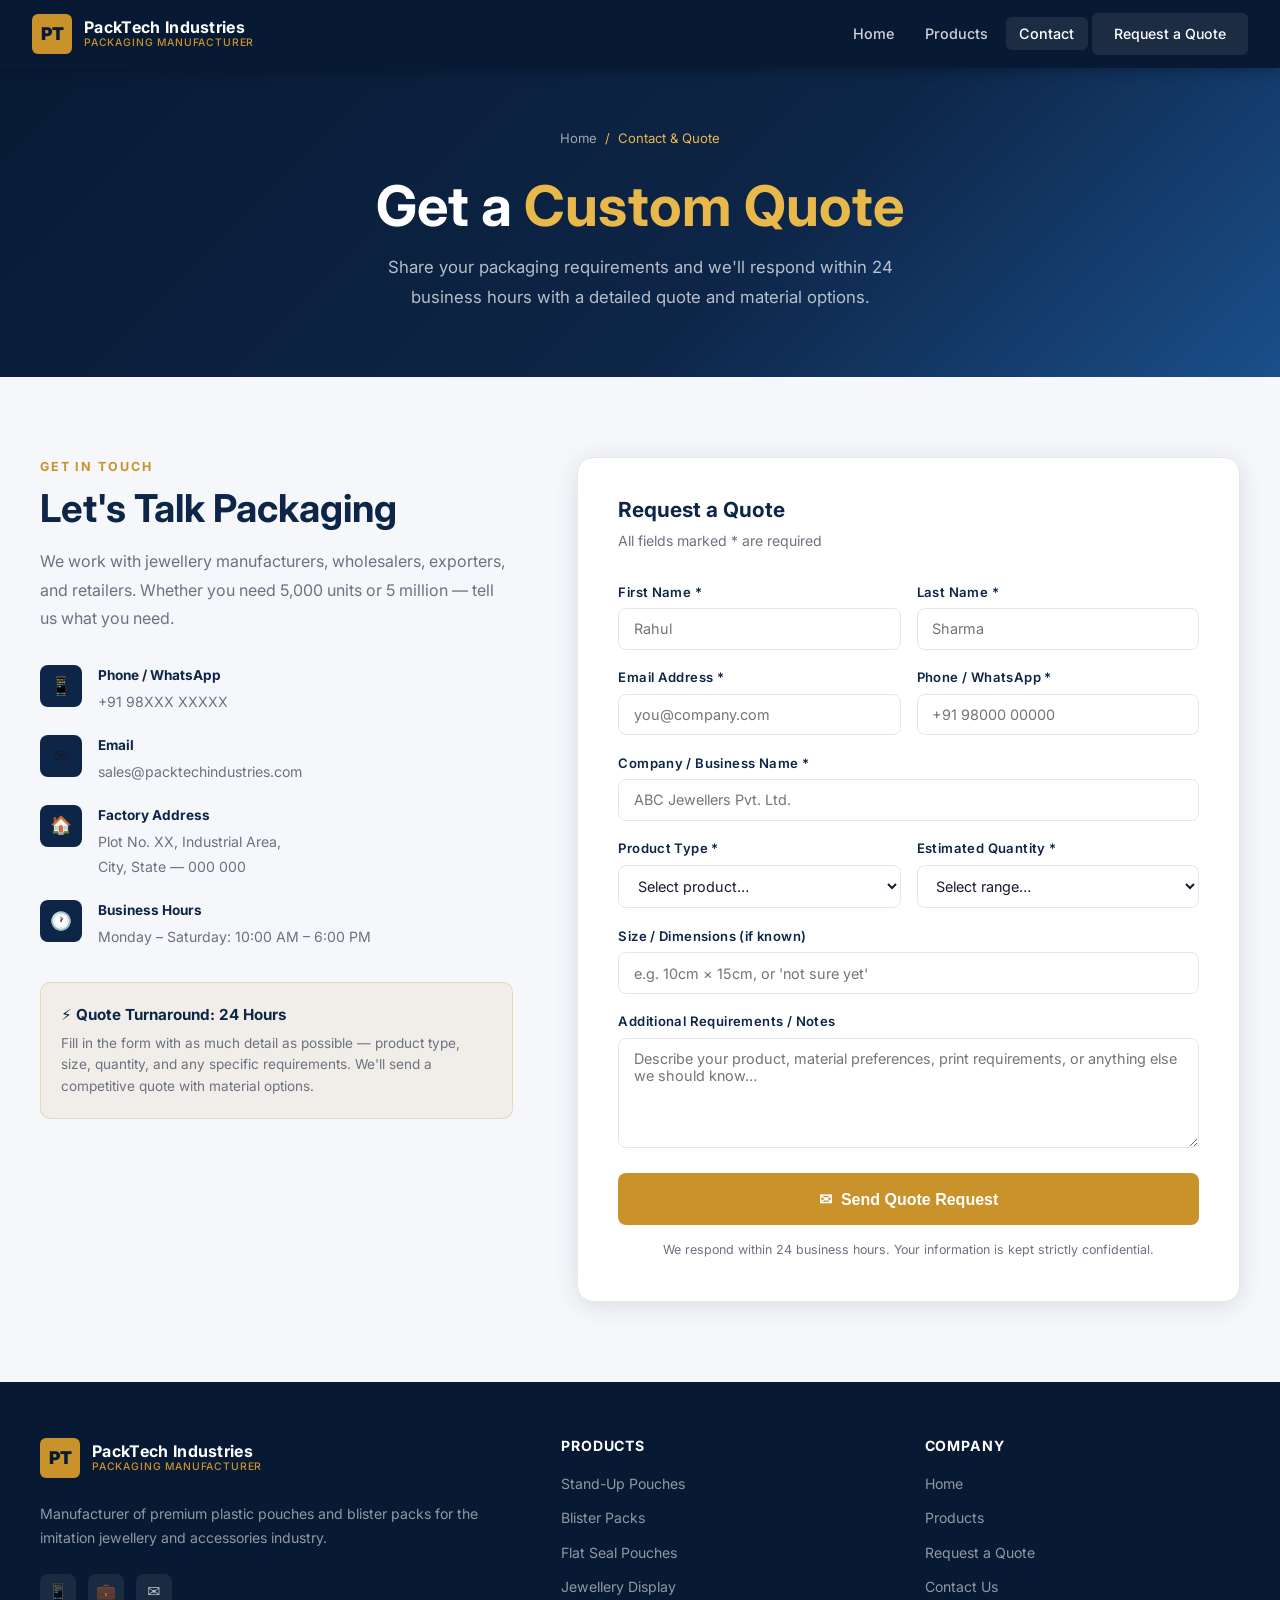
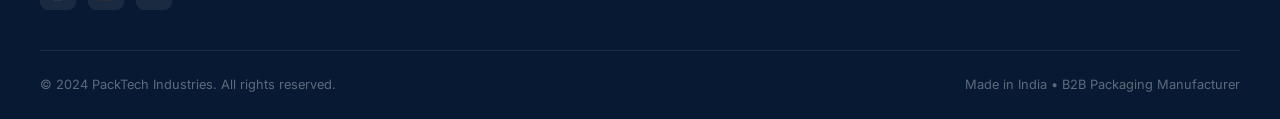
==== contact.html @ 333f51e6 "Initial website — PackTech Industries (superplastics.biz)" ====
<!DOCTYPE html>
<html lang="en">
<head>
  <meta charset="UTF-8" />
  <meta name="viewport" content="width=device-width, initial-scale=1.0" />
  <title>Contact &amp; Quote Request — PackTech Industries</title>
  <meta name="description" content="Request a packaging quote or contact PackTech Industries for B2B enquiries." />
  <link rel="preconnect" href="https://fonts.googleapis.com" />
  <link rel="preconnect" href="https://fonts.gstatic.com" crossorigin />
  <link href="https://fonts.googleapis.com/css2?family=Inter:wght@400;500;600;700;800&display=swap" rel="stylesheet" />
  <link rel="stylesheet" href="assets/css/style.css" />
</head>
<body>

  <!-- ======= NAVBAR ======= -->
  <nav class="navbar">
    <a href="index.html" class="navbar-brand">
      <div class="navbar-logo-icon">PT</div>
      <div class="navbar-brand-text">
        <span class="navbar-brand-name">PackTech Industries</span>
        <span class="navbar-brand-tagline">Packaging Manufacturer</span>
      </div>
    </a>
    <ul class="nav-links">
      <li><a href="index.html">Home</a></li>
      <li><a href="products.html">Products</a></li>
      <li><a href="contact.html">Contact</a></li>
      <li><a href="contact.html" class="btn btn-primary">Request a Quote</a></li>
    </ul>
    <div class="hamburger" aria-label="Menu">
      <span></span><span></span><span></span>
    </div>
  </nav>

  <!-- ======= PAGE HERO ======= -->
  <section class="page-hero">
    <nav class="breadcrumb">
      <a href="index.html">Home</a>
      <span>/</span>
      <span>Contact &amp; Quote</span>
    </nav>
    <h1>Get a <span>Custom Quote</span></h1>
    <p>Share your packaging requirements and we'll respond within 24 business hours with a detailed quote and material options.</p>
  </section>

  <!-- ======= CONTACT SECTION ======= -->
  <section class="section contact-section">
    <div class="section-inner">
      <div class="contact-grid">

        <!-- Left: info -->
        <div class="contact-info">
          <span class="section-label">Get In Touch</span>
          <h2>Let's Talk Packaging</h2>
          <p>We work with jewellery manufacturers, wholesalers, exporters, and retailers. Whether you need 5,000 units or 5 million — tell us what you need.</p>

          <div class="contact-detail">
            <div class="contact-detail-icon">&#128241;</div>
            <div class="contact-detail-text">
              <strong>Phone / WhatsApp</strong>
              <span>+91 98XXX XXXXX</span>
            </div>
          </div>

          <div class="contact-detail">
            <div class="contact-detail-icon">&#9993;</div>
            <div class="contact-detail-text">
              <strong>Email</strong>
              <span>sales@packtechindustries.com</span>
            </div>
          </div>

          <div class="contact-detail">
            <div class="contact-detail-icon">&#127968;</div>
            <div class="contact-detail-text">
              <strong>Factory Address</strong>
              <span>Plot No. XX, Industrial Area,<br/>City, State — 000 000</span>
            </div>
          </div>

          <div class="contact-detail">
            <div class="contact-detail-icon">&#128336;</div>
            <div class="contact-detail-text">
              <strong>Business Hours</strong>
              <span>Monday – Saturday: 10:00 AM – 6:00 PM</span>
            </div>
          </div>

          <!-- Turnaround note -->
          <div style="margin-top:2rem; background:rgba(201,146,42,0.08); border:1px solid rgba(201,146,42,0.25); border-radius:10px; padding:1.25rem;">
            <div style="font-weight:700; color:var(--navy); margin-bottom:0.35rem; font-size:0.95rem;">&#9889; Quote Turnaround: 24 Hours</div>
            <div style="font-size:0.85rem; color:var(--gray); line-height:1.6;">Fill in the form with as much detail as possible — product type, size, quantity, and any specific requirements. We'll send a competitive quote with material options.</div>
          </div>
        </div>

        <!-- Right: form -->
        <div>
          <div class="quote-form">
            <h3>Request a Quote</h3>
            <p class="form-subtitle">All fields marked * are required</p>

            <form id="quoteForm" novalidate>
              <div class="form-row">
                <div class="form-group">
                  <label for="firstName">First Name *</label>
                  <input type="text" id="firstName" name="firstName" placeholder="Rahul" required />
                </div>
                <div class="form-group">
                  <label for="lastName">Last Name *</label>
                  <input type="text" id="lastName" name="lastName" placeholder="Sharma" required />
                </div>
              </div>

              <div class="form-row">
                <div class="form-group">
                  <label for="email">Email Address *</label>
                  <input type="email" id="email" name="email" placeholder="you@company.com" required />
                </div>
                <div class="form-group">
                  <label for="phone">Phone / WhatsApp *</label>
                  <input type="tel" id="phone" name="phone" placeholder="+91 98000 00000" required />
                </div>
              </div>

              <div class="form-group">
                <label for="company">Company / Business Name *</label>
                <input type="text" id="company" name="company" placeholder="ABC Jewellers Pvt. Ltd." required />
              </div>

              <div class="form-row">
                <div class="form-group">
                  <label for="productType">Product Type *</label>
                  <select id="productType" name="productType" required>
                    <option value="" disabled selected>Select product…</option>
                    <option value="jewellery-standup">Jewellery Stand-Up Pouch</option>
                    <option value="jewellery-blister">Jewellery Display Blister Pack</option>
                    <option value="standup-general">Stand-Up Pouch (General)</option>
                    <option value="flat-pouch">Flat / Pillow Pouch</option>
                    <option value="clamshell">Clamshell Blister Pack</option>
                    <option value="custom">Custom / Other</option>
                  </select>
                </div>
                <div class="form-group">
                  <label for="quantity">Estimated Quantity *</label>
                  <select id="quantity" name="quantity" required>
                    <option value="" disabled selected>Select range…</option>
                    <option value="2000-10000">2,000 – 10,000 pieces</option>
                    <option value="10000-50000">10,000 – 50,000 pieces</option>
                    <option value="50000-200000">50,000 – 2,00,000 pieces</option>
                    <option value="200000+">2,00,000+ pieces</option>
                  </select>
                </div>
              </div>

              <div class="form-group">
                <label for="size">Size / Dimensions (if known)</label>
                <input type="text" id="size" name="size" placeholder="e.g. 10cm × 15cm, or 'not sure yet'" />
              </div>

              <div class="form-group">
                <label for="message">Additional Requirements / Notes</label>
                <textarea id="message" name="message" placeholder="Describe your product, material preferences, print requirements, or anything else we should know…"></textarea>
              </div>

              <button type="submit" class="btn btn-primary" style="width:100%; justify-content:center; padding:0.9rem; font-size:1rem;">
                &#9993;&nbsp; Send Quote Request
              </button>

              <p style="font-size:0.78rem; color:var(--gray); text-align:center; margin-top:0.85rem;">
                We respond within 24 business hours. Your information is kept strictly confidential.
              </p>
            </form>

            <!-- Success state -->
            <div id="formSuccess" class="form-success">
              <div class="success-icon">&#10003;</div>
              <h4>Quote Request Received!</h4>
              <p>Thank you. We'll review your requirements and get back to you within <strong>24 business hours</strong> with a detailed quote.</p>
              <p style="margin-top:0.75rem; font-size:0.85rem;">In the meantime, feel free to call or WhatsApp us at <strong>+91 98XXX XXXXX</strong></p>
            </div>
          </div>
        </div>

      </div>
    </div>
  </section>

  <!-- ======= FOOTER ======= -->
  <footer class="footer">
    <div class="footer-inner">
      <div class="footer-grid">
        <div class="footer-brand">
          <a href="index.html" class="navbar-brand" style="display:inline-flex; margin-bottom:0.5rem;">
            <div class="navbar-logo-icon">PT</div>
            <div class="navbar-brand-text">
              <span class="navbar-brand-name">PackTech Industries</span>
              <span class="navbar-brand-tagline">Packaging Manufacturer</span>
            </div>
          </a>
          <p>Manufacturer of premium plastic pouches and blister packs for the imitation jewellery and accessories industry.</p>
          <div class="footer-social">
            <a href="#" title="WhatsApp">&#128241;</a>
            <a href="#" title="LinkedIn">&#128188;</a>
            <a href="#" title="Email">&#9993;</a>
          </div>
        </div>
        <div class="footer-col">
          <h4>Products</h4>
          <ul>
            <li><a href="products.html">Stand-Up Pouches</a></li>
            <li><a href="products.html">Blister Packs</a></li>
            <li><a href="products.html">Flat Seal Pouches</a></li>
            <li><a href="products.html">Jewellery Display</a></li>
          </ul>
        </div>
        <div class="footer-col">
          <h4>Company</h4>
          <ul>
            <li><a href="index.html">Home</a></li>
            <li><a href="products.html">Products</a></li>
            <li><a href="contact.html">Request a Quote</a></li>
            <li><a href="contact.html">Contact Us</a></li>
          </ul>
        </div>
      </div>
      <div class="footer-bottom">
        <span>&copy; 2024 PackTech Industries. All rights reserved.</span>
        <span>Made in India &bull; B2B Packaging Manufacturer</span>
      </div>
    </div>
  </footer>

  <script src="assets/js/main.js"></script>
</body>
</html>
---- assets/css/style.css ----
/* =============================================
   GLOBAL RESET & VARIABLES
   ============================================= */
:root {
  --navy:      #0d2547;
  --navy-dark: #081a33;
  --blue:      #1a4f8a;
  --gold:      #c9922a;
  --gold-light:#e8b84b;
  --white:     #ffffff;
  --off-white: #f5f7fa;
  --gray:      #6b7280;
  --gray-light:#e5e7eb;
  --text:      #1a1a2e;
  --shadow:    0 4px 24px rgba(13,37,71,0.12);
  --radius:    8px;
  --transition:0.25s ease;
}

*, *::before, *::after { box-sizing: border-box; margin: 0; padding: 0; }
html { scroll-behavior: smooth; }
body {
  font-family: 'Inter', 'Segoe UI', system-ui, sans-serif;
  color: var(--text);
  background: var(--white);
  line-height: 1.6;
}
img { max-width: 100%; display: block; }
a { text-decoration: none; color: inherit; }

/* =============================================
   TYPOGRAPHY
   ============================================= */
h1,h2,h3,h4 { line-height: 1.2; font-weight: 700; }
h1 { font-size: clamp(2rem, 5vw, 3.5rem); }
h2 { font-size: clamp(1.6rem, 3.5vw, 2.4rem); }
h3 { font-size: 1.2rem; }
p  { color: var(--gray); line-height: 1.8; }

.section-label {
  font-size: 0.78rem;
  font-weight: 700;
  letter-spacing: 0.15em;
  text-transform: uppercase;
  color: var(--gold);
  display: block;
  margin-bottom: 0.5rem;
}

/* =============================================
   BUTTONS
   ============================================= */
.btn {
  display: inline-flex;
  align-items: center;
  gap: 0.5rem;
  padding: 0.75rem 1.75rem;
  border-radius: var(--radius);
  font-weight: 600;
  font-size: 0.95rem;
  cursor: pointer;
  border: 2px solid transparent;
  transition: all var(--transition);
}
.btn-primary {
  background: var(--gold);
  color: var(--white);
}
.btn-primary:hover {
  background: var(--gold-light);
  transform: translateY(-2px);
  box-shadow: 0 8px 20px rgba(201,146,42,0.35);
}
.btn-outline {
  background: transparent;
  color: var(--white);
  border-color: rgba(255,255,255,0.5);
}
.btn-outline:hover {
  background: rgba(255,255,255,0.1);
  border-color: var(--white);
}
.btn-outline-dark {
  background: transparent;
  color: var(--navy);
  border-color: var(--navy);
}
.btn-outline-dark:hover {
  background: var(--navy);
  color: var(--white);
}

/* =============================================
   NAVBAR
   ============================================= */
.navbar {
  position: fixed;
  top: 0; left: 0; right: 0;
  z-index: 1000;
  background: var(--navy-dark);
  padding: 0 2rem;
  height: 68px;
  display: flex;
  align-items: center;
  justify-content: space-between;
  box-shadow: 0 2px 12px rgba(0,0,0,0.3);
  transition: background var(--transition);
}
.navbar.scrolled {
  background: rgba(8,26,51,0.98);
  backdrop-filter: blur(10px);
}

.navbar-brand {
  display: flex;
  align-items: center;
  gap: 0.75rem;
}
.navbar-logo-icon {
  width: 40px;
  height: 40px;
  background: var(--gold);
  border-radius: 6px;
  display: flex;
  align-items: center;
  justify-content: center;
  font-weight: 900;
  font-size: 1.1rem;
  color: var(--navy-dark);
  letter-spacing: -1px;
}
.navbar-brand-text {
  display: flex;
  flex-direction: column;
  line-height: 1.1;
}
.navbar-brand-name {
  font-size: 1rem;
  font-weight: 700;
  color: var(--white);
  letter-spacing: 0.02em;
}
.navbar-brand-tagline {
  font-size: 0.65rem;
  color: var(--gold);
  letter-spacing: 0.08em;
  text-transform: uppercase;
  font-weight: 500;
}

.nav-links {
  display: flex;
  align-items: center;
  gap: 0.25rem;
  list-style: none;
}
.nav-links a {
  color: rgba(255,255,255,0.8);
  font-size: 0.9rem;
  font-weight: 500;
  padding: 0.5rem 0.85rem;
  border-radius: 6px;
  transition: all var(--transition);
}
.nav-links a:hover,
.nav-links a.active {
  color: var(--white);
  background: rgba(255,255,255,0.08);
}
.nav-links .btn {
  padding: 0.5rem 1.25rem;
  font-size: 0.88rem;
}

.hamburger {
  display: none;
  flex-direction: column;
  gap: 5px;
  cursor: pointer;
  padding: 6px;
}
.hamburger span {
  display: block;
  width: 24px;
  height: 2px;
  background: var(--white);
  transition: all var(--transition);
}

/* =============================================
   HERO
   ============================================= */
.hero {
  min-height: 100vh;
  background: var(--navy-dark);
  position: relative;
  display: flex;
  align-items: center;
  overflow: hidden;
}
.hero-bg-pattern {
  position: absolute;
  inset: 0;
  background-image:
    linear-gradient(rgba(13,37,71,0.85) 0%, rgba(13,37,71,0.75) 100%),
    url("data:image/svg+xml,%3Csvg width='60' height='60' viewBox='0 0 60 60' xmlns='http://www.w3.org/2000/svg'%3E%3Cg fill='none' fill-rule='evenodd'%3E%3Cg fill='%231a4f8a' fill-opacity='0.12'%3E%3Cpath d='M36 34v-4h-2v4h-4v2h4v4h2v-4h4v-2h-4zm0-30V0h-2v4h-4v2h4v4h2V6h4V4h-4zM6 34v-4H4v4H0v2h4v4h2v-4h4v-2H6zM6 4V0H4v4H0v2h4v4h2V6h4V4H6z'/%3E%3C/g%3E%3C/g%3E%3C/svg%3E");
}
.hero-content {
  position: relative;
  z-index: 2;
  max-width: 1200px;
  margin: 0 auto;
  padding: 6rem 2rem 4rem;
  display: grid;
  grid-template-columns: 1fr 1fr;
  gap: 4rem;
  align-items: center;
}
.hero-text { color: var(--white); }
.hero-badge {
  display: inline-flex;
  align-items: center;
  gap: 0.4rem;
  background: rgba(201,146,42,0.15);
  border: 1px solid rgba(201,146,42,0.4);
  color: var(--gold-light);
  padding: 0.35rem 0.9rem;
  border-radius: 20px;
  font-size: 0.78rem;
  font-weight: 600;
  letter-spacing: 0.08em;
  text-transform: uppercase;
  margin-bottom: 1.25rem;
}
.hero-title { color: var(--white); margin-bottom: 1.25rem; }
.hero-title span { color: var(--gold-light); }
.hero-desc {
  color: rgba(255,255,255,0.72);
  font-size: 1.05rem;
  margin-bottom: 2rem;
  max-width: 480px;
}
.hero-actions { display: flex; gap: 1rem; flex-wrap: wrap; }

.hero-visual {
  display: flex;
  flex-direction: column;
  gap: 1rem;
}
.hero-card {
  background: rgba(255,255,255,0.05);
  border: 1px solid rgba(255,255,255,0.1);
  border-radius: 12px;
  padding: 1.25rem 1.5rem;
  display: flex;
  align-items: center;
  gap: 1rem;
  color: var(--white);
  backdrop-filter: blur(8px);
  transition: all var(--transition);
}
.hero-card:hover {
  background: rgba(255,255,255,0.08);
  transform: translateX(6px);
}
.hero-card-icon {
  width: 48px;
  height: 48px;
  background: rgba(201,146,42,0.15);
  border: 1px solid rgba(201,146,42,0.3);
  border-radius: 10px;
  display: flex;
  align-items: center;
  justify-content: center;
  font-size: 1.5rem;
  flex-shrink: 0;
}
.hero-card-text strong {
  display: block;
  font-size: 0.95rem;
  margin-bottom: 0.15rem;
}
.hero-card-text span {
  font-size: 0.8rem;
  color: rgba(255,255,255,0.55);
}

/* =============================================
   STATS BAR
   ============================================= */
.stats-bar {
  background: var(--navy);
  padding: 2rem;
}
.stats-bar-inner {
  max-width: 1200px;
  margin: 0 auto;
  display: grid;
  grid-template-columns: repeat(4, 1fr);
  gap: 2rem;
  text-align: center;
}
.stat-item { color: var(--white); }
.stat-number {
  font-size: 2.2rem;
  font-weight: 800;
  color: var(--gold-light);
  line-height: 1;
}
.stat-label {
  font-size: 0.82rem;
  color: rgba(255,255,255,0.6);
  margin-top: 0.25rem;
  text-transform: uppercase;
  letter-spacing: 0.08em;
}

/* =============================================
   SECTION COMMONS
   ============================================= */
.section {
  padding: 5rem 2rem;
}
.section-inner {
  max-width: 1200px;
  margin: 0 auto;
}
.section-header {
  text-align: center;
  max-width: 600px;
  margin: 0 auto 3.5rem;
}
.section-header h2 { color: var(--navy); margin-bottom: 0.75rem; }
.section-header p  { font-size: 1rem; }

/* =============================================
   PRODUCTS GRID
   ============================================= */
.products-grid {
  display: grid;
  grid-template-columns: repeat(auto-fit, minmax(280px, 1fr));
  gap: 1.75rem;
}
.product-card {
  background: var(--white);
  border: 1px solid var(--gray-light);
  border-radius: 12px;
  overflow: hidden;
  transition: all var(--transition);
  display: flex;
  flex-direction: column;
}
.product-card:hover {
  transform: translateY(-6px);
  box-shadow: var(--shadow);
  border-color: var(--gold);
}
.product-card-img {
  height: 200px;
  background: linear-gradient(135deg, var(--navy) 0%, var(--blue) 100%);
  display: flex;
  align-items: center;
  justify-content: center;
  font-size: 4rem;
  position: relative;
  overflow: hidden;
}
.product-card-img::after {
  content: '';
  position: absolute;
  inset: 0;
  background: linear-gradient(to bottom, transparent 40%, rgba(8,26,51,0.3));
}
.product-card-body {
  padding: 1.5rem;
  flex: 1;
  display: flex;
  flex-direction: column;
}
.product-card-tag {
  display: inline-block;
  background: rgba(201,146,42,0.1);
  color: var(--gold);
  font-size: 0.72rem;
  font-weight: 700;
  letter-spacing: 0.1em;
  text-transform: uppercase;
  padding: 0.25rem 0.65rem;
  border-radius: 4px;
  margin-bottom: 0.75rem;
}
.product-card-body h3 {
  color: var(--navy);
  margin-bottom: 0.5rem;
}
.product-card-body p {
  font-size: 0.9rem;
  flex: 1;
  margin-bottom: 1.25rem;
}
.product-specs {
  display: flex;
  flex-wrap: wrap;
  gap: 0.5rem;
  margin-bottom: 1.25rem;
}
.spec-tag {
  background: var(--off-white);
  color: var(--navy);
  font-size: 0.75rem;
  font-weight: 500;
  padding: 0.3rem 0.65rem;
  border-radius: 4px;
  border: 1px solid var(--gray-light);
}
.product-card-link {
  color: var(--blue);
  font-size: 0.88rem;
  font-weight: 600;
  display: flex;
  align-items: center;
  gap: 0.35rem;
  transition: gap var(--transition);
}
.product-card-link:hover { gap: 0.6rem; color: var(--navy); }

/* =============================================
   INDUSTRIES SECTION
   ============================================= */
.industries { background: var(--off-white); }
.industries-grid {
  display: grid;
  grid-template-columns: repeat(auto-fit, minmax(200px, 1fr));
  gap: 1.25rem;
}
.industry-card {
  background: var(--white);
  border-radius: 10px;
  padding: 1.75rem 1.25rem;
  text-align: center;
  border: 1px solid var(--gray-light);
  transition: all var(--transition);
}
.industry-card:hover {
  border-color: var(--gold);
  box-shadow: var(--shadow);
  transform: translateY(-3px);
}
.industry-icon {
  font-size: 2.5rem;
  margin-bottom: 0.75rem;
}
.industry-card h4 {
  font-size: 0.95rem;
  color: var(--navy);
  margin-bottom: 0.25rem;
}
.industry-card p {
  font-size: 0.8rem;
  line-height: 1.5;
}

/* =============================================
   WHY CHOOSE US
   ============================================= */
.why-us { background: var(--white); }
.why-us-grid {
  display: grid;
  grid-template-columns: repeat(auto-fit, minmax(240px, 1fr));
  gap: 2rem;
}
.why-card {
  display: flex;
  gap: 1rem;
}
.why-card-icon {
  width: 48px;
  height: 48px;
  background: linear-gradient(135deg, var(--navy), var(--blue));
  border-radius: 10px;
  display: flex;
  align-items: center;
  justify-content: center;
  font-size: 1.4rem;
  flex-shrink: 0;
  color: var(--white);
}
.why-card-text h4 {
  color: var(--navy);
  margin-bottom: 0.35rem;
  font-size: 1rem;
}
.why-card-text p { font-size: 0.88rem; }

/* =============================================
   CTA BANNER
   ============================================= */
.cta-banner {
  background: linear-gradient(135deg, var(--navy-dark) 0%, var(--blue) 100%);
  padding: 5rem 2rem;
  text-align: center;
  position: relative;
  overflow: hidden;
}
.cta-banner::before {
  content: '';
  position: absolute;
  top: -60%;
  left: 50%;
  transform: translateX(-50%);
  width: 600px;
  height: 600px;
  border-radius: 50%;
  background: rgba(201,146,42,0.06);
}
.cta-banner-inner {
  position: relative;
  z-index: 1;
  max-width: 700px;
  margin: 0 auto;
}
.cta-banner h2 { color: var(--white); margin-bottom: 0.75rem; }
.cta-banner p  { color: rgba(255,255,255,0.7); margin-bottom: 2rem; font-size: 1.05rem; }
.cta-banner-actions {
  display: flex;
  gap: 1rem;
  justify-content: center;
  flex-wrap: wrap;
}

/* =============================================
   CONTACT FORM
   ============================================= */
.contact-section { background: var(--off-white); }
.contact-grid {
  display: grid;
  grid-template-columns: 1fr 1.4fr;
  gap: 4rem;
  align-items: start;
}
.contact-info h2 { color: var(--navy); margin-bottom: 1rem; }
.contact-info p  { margin-bottom: 2rem; }
.contact-detail {
  display: flex;
  gap: 1rem;
  margin-bottom: 1.25rem;
  align-items: flex-start;
}
.contact-detail-icon {
  width: 42px;
  height: 42px;
  background: var(--navy);
  border-radius: 8px;
  display: flex;
  align-items: center;
  justify-content: center;
  font-size: 1.1rem;
  flex-shrink: 0;
}
.contact-detail-text strong {
  display: block;
  font-size: 0.85rem;
  color: var(--navy);
  margin-bottom: 0.15rem;
}
.contact-detail-text span {
  font-size: 0.88rem;
  color: var(--gray);
}

.quote-form {
  background: var(--white);
  border-radius: 16px;
  padding: 2.5rem;
  box-shadow: var(--shadow);
  border: 1px solid var(--gray-light);
}
.quote-form h3 {
  color: var(--navy);
  margin-bottom: 0.35rem;
  font-size: 1.3rem;
}
.quote-form .form-subtitle {
  color: var(--gray);
  font-size: 0.88rem;
  margin-bottom: 1.75rem;
}
.form-row {
  display: grid;
  grid-template-columns: 1fr 1fr;
  gap: 1rem;
}
.form-group {
  margin-bottom: 1.1rem;
}
.form-group label {
  display: block;
  font-size: 0.82rem;
  font-weight: 600;
  color: var(--navy);
  margin-bottom: 0.35rem;
  letter-spacing: 0.03em;
}
.form-group input,
.form-group select,
.form-group textarea {
  width: 100%;
  padding: 0.7rem 0.9rem;
  border: 1.5px solid var(--gray-light);
  border-radius: var(--radius);
  font-size: 0.9rem;
  font-family: inherit;
  color: var(--text);
  background: var(--white);
  transition: border-color var(--transition);
  outline: none;
}
.form-group input:focus,
.form-group select:focus,
.form-group textarea:focus {
  border-color: var(--blue);
  box-shadow: 0 0 0 3px rgba(26,79,138,0.08);
}
.form-group textarea { resize: vertical; min-height: 110px; }

.form-success {
  display: none;
  text-align: center;
  padding: 2rem;
}
.form-success .success-icon {
  font-size: 3rem;
  margin-bottom: 1rem;
}
.form-success h4 { color: var(--navy); margin-bottom: 0.5rem; }
.form-success p { font-size: 0.9rem; }

/* =============================================
   FOOTER
   ============================================= */
.footer {
  background: var(--navy-dark);
  color: rgba(255,255,255,0.7);
  padding: 3.5rem 2rem 1.5rem;
}
.footer-inner {
  max-width: 1200px;
  margin: 0 auto;
}
.footer-grid {
  display: grid;
  grid-template-columns: 1.5fr 1fr 1fr;
  gap: 3rem;
  padding-bottom: 2.5rem;
  border-bottom: 1px solid rgba(255,255,255,0.08);
  margin-bottom: 1.5rem;
}
.footer-brand p {
  font-size: 0.88rem;
  margin: 1rem 0 1.5rem;
  color: rgba(255,255,255,0.55);
  line-height: 1.7;
}
.footer-social {
  display: flex;
  gap: 0.75rem;
}
.footer-social a {
  width: 36px;
  height: 36px;
  background: rgba(255,255,255,0.07);
  border-radius: 8px;
  display: flex;
  align-items: center;
  justify-content: center;
  font-size: 1rem;
  color: rgba(255,255,255,0.7);
  transition: all var(--transition);
}
.footer-social a:hover {
  background: var(--gold);
  color: var(--white);
}
.footer-col h4 {
  font-size: 0.88rem;
  font-weight: 700;
  color: var(--white);
  letter-spacing: 0.06em;
  text-transform: uppercase;
  margin-bottom: 1rem;
}
.footer-col ul { list-style: none; }
.footer-col ul li { margin-bottom: 0.55rem; }
.footer-col ul li a {
  font-size: 0.88rem;
  color: rgba(255,255,255,0.55);
  transition: color var(--transition);
}
.footer-col ul li a:hover { color: var(--gold-light); }
.footer-bottom {
  display: flex;
  align-items: center;
  justify-content: space-between;
  font-size: 0.8rem;
  color: rgba(255,255,255,0.35);
  flex-wrap: wrap;
  gap: 0.5rem;
}
.footer-bottom a {
  color: rgba(255,255,255,0.35);
  transition: color var(--transition);
}
.footer-bottom a:hover { color: var(--gold-light); }

/* =============================================
   PAGE HERO (inner pages)
   ============================================= */
.page-hero {
  background: linear-gradient(135deg, var(--navy-dark) 0%, var(--navy) 60%, var(--blue) 100%);
  padding: 8rem 2rem 4rem;
  text-align: center;
  color: var(--white);
}
.page-hero span { color: var(--gold-light); }
.page-hero h1 { margin-bottom: 0.75rem; }
.page-hero p { color: rgba(255,255,255,0.7); max-width: 520px; margin: 0 auto; font-size: 1.05rem; }

/* Breadcrumb */
.breadcrumb {
  display: flex;
  align-items: center;
  gap: 0.5rem;
  font-size: 0.82rem;
  justify-content: center;
  margin-bottom: 1.5rem;
  color: rgba(255,255,255,0.45);
}
.breadcrumb a { color: rgba(255,255,255,0.6); }
.breadcrumb a:hover { color: var(--gold-light); }

/* Filter tabs */
.filter-tabs {
  display: flex;
  gap: 0.5rem;
  flex-wrap: wrap;
  margin-bottom: 2.5rem;
}
.filter-btn {
  padding: 0.5rem 1.2rem;
  border-radius: 20px;
  border: 1.5px solid var(--gray-light);
  background: var(--white);
  color: var(--gray);
  font-size: 0.85rem;
  font-weight: 500;
  cursor: pointer;
  transition: all var(--transition);
}
.filter-btn:hover,
.filter-btn.active {
  background: var(--navy);
  color: var(--white);
  border-color: var(--navy);
}

/* =============================================
   RESPONSIVE
   ============================================= */
@media (max-width: 900px) {
  .hero-content {
    grid-template-columns: 1fr;
    text-align: center;
    gap: 2.5rem;
  }
  .hero-desc { max-width: 100%; }
  .hero-actions { justify-content: center; }
  .hero-visual { max-width: 420px; margin: 0 auto; }
  .stats-bar-inner { grid-template-columns: repeat(2, 1fr); }
  .contact-grid { grid-template-columns: 1fr; gap: 2.5rem; }
  .footer-grid { grid-template-columns: 1fr 1fr; }
}

@media (max-width: 600px) {
  .navbar { padding: 0 1.25rem; }
  .nav-links { display: none; }
  .nav-links.open {
    display: flex;
    flex-direction: column;
    position: absolute;
    top: 68px;
    left: 0; right: 0;
    background: var(--navy-dark);
    padding: 1rem 1.5rem 1.5rem;
    gap: 0.25rem;
    border-top: 1px solid rgba(255,255,255,0.08);
  }
  .nav-links.open a { padding: 0.65rem 0.75rem; }
  .hamburger { display: flex; }
  .form-row { grid-template-columns: 1fr; }
  .stats-bar-inner { grid-template-columns: repeat(2, 1fr); }
  .footer-grid { grid-template-columns: 1fr; gap: 2rem; }
  .footer-bottom { flex-direction: column; text-align: center; }
  .section { padding: 3.5rem 1.25rem; }
}
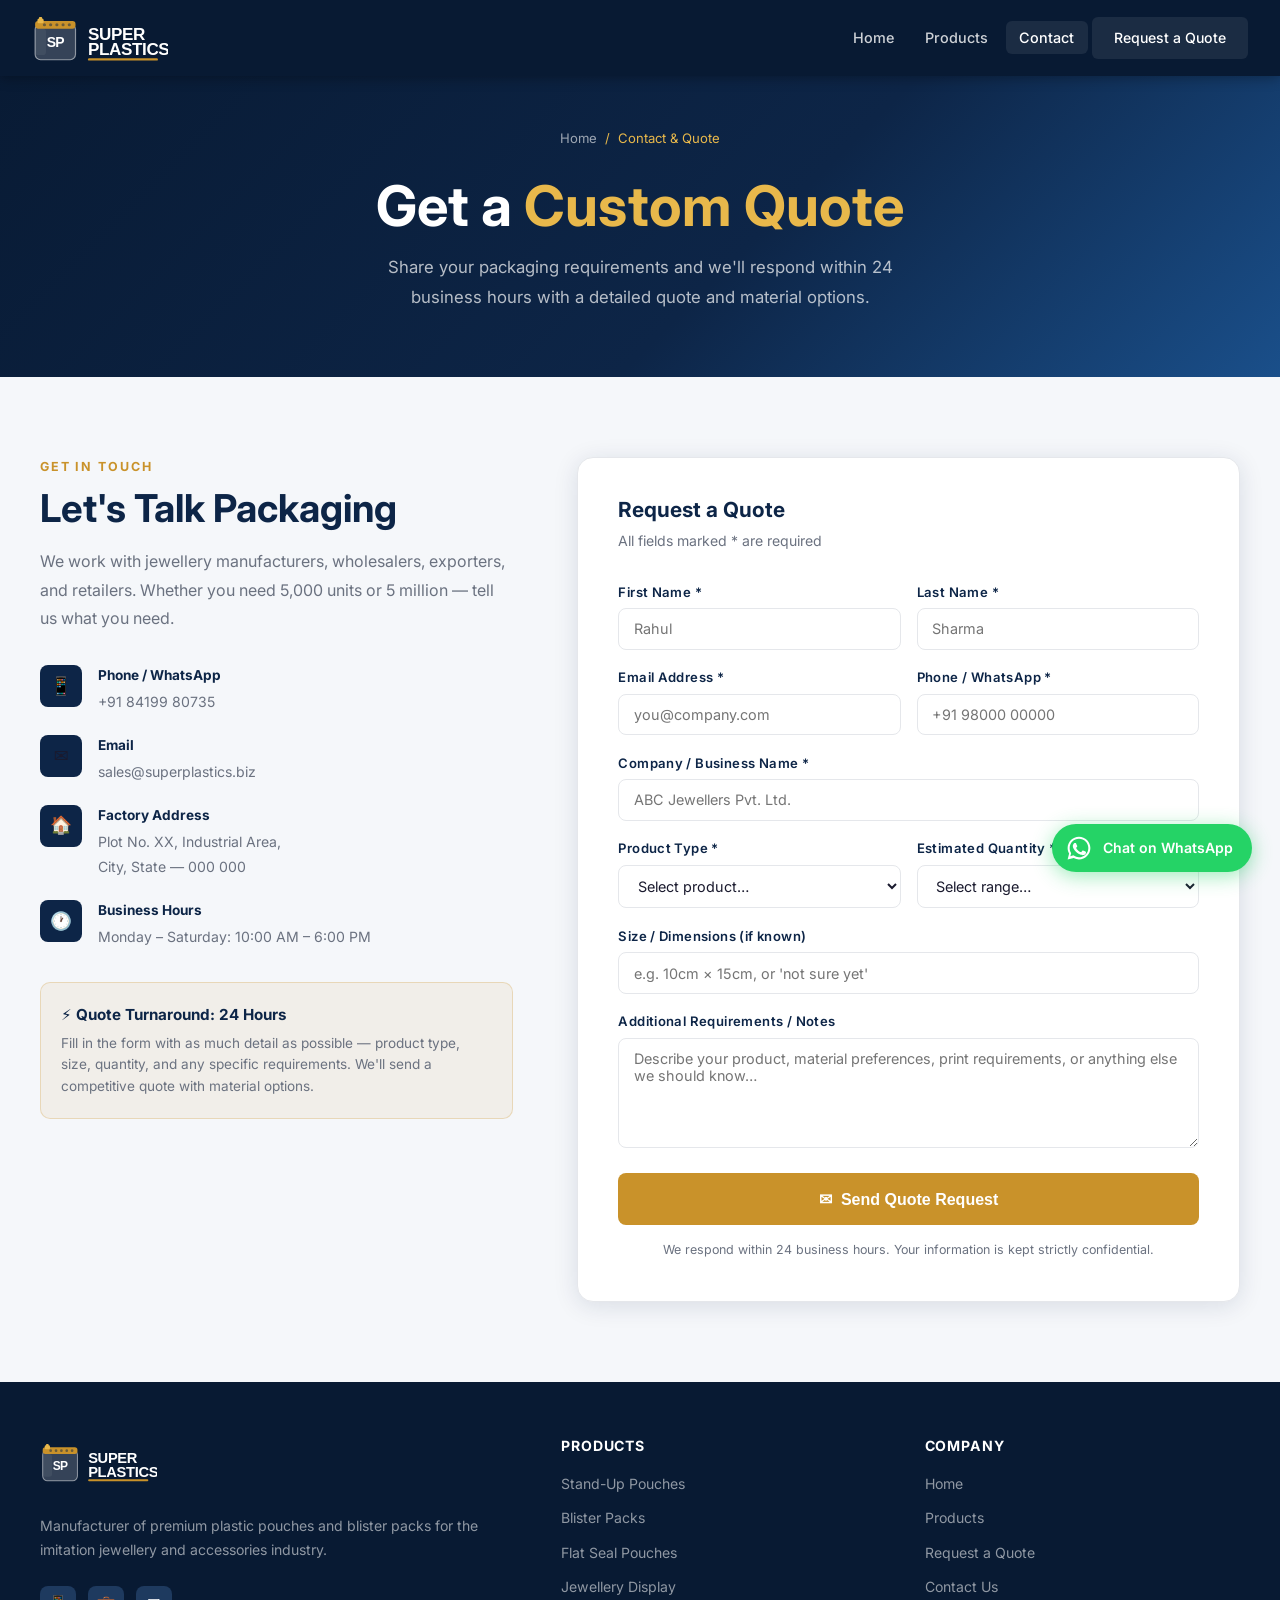
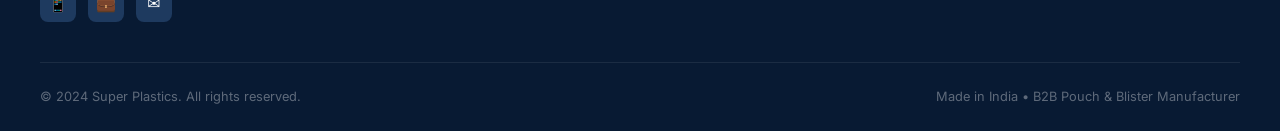
==== commit 569598dd: "Add product photos, logo, WhatsApp, Formspree contact form, real contact details" ====
--- a/contact.html
+++ b/contact.html
@@ -3,8 +3,8 @@
 <head>
   <meta charset="UTF-8" />
   <meta name="viewport" content="width=device-width, initial-scale=1.0" />
-  <title>Contact &amp; Quote Request — PackTech Industries</title>
-  <meta name="description" content="Request a packaging quote or contact PackTech Industries for B2B enquiries." />
+  <title>Contact &amp; Quote Request — Super Plastics</title>
+  <meta name="description" content="Request a packaging quote or contact Super Plastics for B2B enquiries." />
   <link rel="preconnect" href="https://fonts.googleapis.com" />
   <link rel="preconnect" href="https://fonts.gstatic.com" crossorigin />
   <link href="https://fonts.googleapis.com/css2?family=Inter:wght@400;500;600;700;800&display=swap" rel="stylesheet" />
@@ -15,11 +15,7 @@
   <!-- ======= NAVBAR ======= -->
   <nav class="navbar">
     <a href="index.html" class="navbar-brand">
-      <div class="navbar-logo-icon">PT</div>
-      <div class="navbar-brand-text">
-        <span class="navbar-brand-name">PackTech Industries</span>
-        <span class="navbar-brand-tagline">Packaging Manufacturer</span>
-      </div>
+      <img src="static/logo-light.svg" alt="Super Plastics" class="navbar-logo-svg" />
     </a>
     <ul class="nav-links">
       <li><a href="index.html">Home</a></li>
@@ -58,7 +54,7 @@
             <div class="contact-detail-icon">&#128241;</div>
             <div class="contact-detail-text">
               <strong>Phone / WhatsApp</strong>
-              <span>+91 98XXX XXXXX</span>
+              <span>+91 84199 80735</span>
             </div>
           </div>
 
@@ -66,7 +62,7 @@
             <div class="contact-detail-icon">&#9993;</div>
             <div class="contact-detail-text">
               <strong>Email</strong>
-              <span>sales@packtechindustries.com</span>
+              <span>sales@superplastics.biz</span>
             </div>
           </div>
 
@@ -176,7 +172,7 @@
               <div class="success-icon">&#10003;</div>
               <h4>Quote Request Received!</h4>
               <p>Thank you. We'll review your requirements and get back to you within <strong>24 business hours</strong> with a detailed quote.</p>
-              <p style="margin-top:0.75rem; font-size:0.85rem;">In the meantime, feel free to call or WhatsApp us at <strong>+91 98XXX XXXXX</strong></p>
+              <p style="margin-top:0.75rem; font-size:0.85rem;">In the meantime, feel free to call or WhatsApp us at <strong>+91 84199 80735</strong></p>
             </div>
           </div>
         </div>
@@ -190,12 +186,8 @@
     <div class="footer-inner">
       <div class="footer-grid">
         <div class="footer-brand">
-          <a href="index.html" class="navbar-brand" style="display:inline-flex; margin-bottom:0.5rem;">
-            <div class="navbar-logo-icon">PT</div>
-            <div class="navbar-brand-text">
-              <span class="navbar-brand-name">PackTech Industries</span>
-              <span class="navbar-brand-tagline">Packaging Manufacturer</span>
-            </div>
+          <a href="index.html" style="display:inline-flex; margin-bottom:0.75rem;">
+            <img src="static/logo-light.svg" alt="Super Plastics" style="height:48px;" />
           </a>
           <p>Manufacturer of premium plastic pouches and blister packs for the imitation jewellery and accessories industry.</p>
           <div class="footer-social">
@@ -224,12 +216,22 @@
         </div>
       </div>
       <div class="footer-bottom">
-        <span>&copy; 2024 PackTech Industries. All rights reserved.</span>
-        <span>Made in India &bull; B2B Packaging Manufacturer</span>
+        <span>&copy; 2024 Super Plastics. All rights reserved.</span>
+        <span>Made in India &bull; B2B Pouch &amp; Blister Manufacturer</span>
       </div>
     </div>
   </footer>
 
+  <!-- WhatsApp Float -->
+  <a href="https://wa.me/918419980735?text=Hello%2C%20I%20am%20interested%20in%20your%20packaging%20products.%20Please%20share%20details." class="whatsapp-float" target="_blank" rel="noopener">
+    <svg viewBox="0 0 32 32" fill="none" xmlns="http://www.w3.org/2000/svg">
+      <path d="M16 2C8.268 2 2 8.268 2 16c0 2.468.67 4.78 1.836 6.77L2 30l7.436-1.814A13.94 13.94 0 0016 30c7.732 0 14-6.268 14-14S23.732 2 16 2z" fill="#fff"/>
+      <path d="M16 4.5C9.649 4.5 4.5 9.649 4.5 16c0 2.163.584 4.19 1.603 5.927l.24.41-1.018 3.716 3.82-.999.396.234A11.47 11.47 0 0016 27.5c6.351 0 11.5-5.149 11.5-11.5S22.351 4.5 16 4.5z" fill="#25D366"/>
+      <path d="M12.5 10.5c-.3-.65-.617-.663-.9-.675-.233-.01-.5-.01-.767-.01-.267 0-.7.1-1.067.5-.367.4-1.4 1.367-1.4 3.333s1.433 3.867 1.633 4.133c.2.267 2.767 4.433 6.833 6.033 3.383 1.333 4.067.933 4.8.867.733-.067 2.367-.967 2.7-1.9.333-.933.333-1.733.233-1.9-.1-.167-.367-.267-.767-.467s-2.367-1.167-2.733-1.3c-.367-.133-.633-.2-.9.2-.267.4-1.033 1.3-1.267 1.567-.233.267-.467.3-.867.1-.4-.2-1.683-.62-3.2-1.967-1.183-1.05-1.983-2.35-2.217-2.75-.233-.4-.025-.617.175-.817.18-.18.4-.467.6-.7.2-.233.267-.4.4-.667.133-.267.067-.5-.033-.7-.1-.2-.883-2.183-1.25-2.983z" fill="#fff"/>
+    </svg>
+    <span>Chat on WhatsApp</span>
+  </a>
+
   <script src="assets/js/main.js"></script>
 </body>
 </html>
--- a/assets/css/style.css
+++ b/assets/css/style.css
@@ -99,7 +99,7 @@
   z-index: 1000;
   background: var(--navy-dark);
   padding: 0 2rem;
-  height: 68px;
+  height: 76px;
   display: flex;
   align-items: center;
   justify-content: space-between;
@@ -146,6 +146,11 @@
   letter-spacing: 0.08em;
   text-transform: uppercase;
   font-weight: 500;
+}
+.navbar-logo-svg {
+  height: 56px;
+  width: auto;
+  display: block;
 }
 
 .nav-links {
@@ -668,13 +673,13 @@
 .footer-social a {
   width: 36px;
   height: 36px;
-  background: rgba(255,255,255,0.07);
+  background: #1e3a5f;
   border-radius: 8px;
   display: flex;
   align-items: center;
   justify-content: center;
   font-size: 1rem;
-  color: rgba(255,255,255,0.7);
+  color: #ffffff;
   transition: all var(--transition);
 }
 .footer-social a:hover {
@@ -761,6 +766,378 @@
   background: var(--navy);
   color: var(--white);
   border-color: var(--navy);
+}
+
+/* =============================================
+   SIMPLE HERO (new direct layout)
+   ============================================= */
+.simple-hero {
+  background: var(--navy-dark);
+  padding: 7rem 2rem 4rem;
+}
+.simple-hero-inner {
+  max-width: 1200px;
+  margin: 0 auto;
+  display: grid;
+  grid-template-columns: 1fr 1fr;
+  gap: 3.5rem;
+  align-items: center;
+}
+.simple-hero-text h1 {
+  color: var(--white);
+  margin-bottom: 1rem;
+  font-size: clamp(2rem, 4vw, 3rem);
+}
+.simple-hero-text h1 span { color: var(--gold-light); }
+.simple-hero-desc {
+  color: rgba(255,255,255,0.75);
+  font-size: 1.05rem;
+  margin-bottom: 1.25rem;
+  line-height: 1.7;
+}
+.hero-badges {
+  display: flex;
+  gap: 0.6rem;
+  flex-wrap: wrap;
+  margin-bottom: 1.75rem;
+}
+.hero-tag {
+  background: rgba(255,255,255,0.08);
+  border: 1px solid rgba(255,255,255,0.2);
+  color: #fff;
+  font-size: 0.8rem;
+  font-weight: 600;
+  padding: 0.4rem 0.85rem;
+  border-radius: 20px;
+  letter-spacing: 0.03em;
+}
+.contact-quick {
+  display: flex;
+  gap: 1.5rem;
+  margin-top: 1.25rem;
+  flex-wrap: wrap;
+}
+.contact-quick a {
+  color: var(--gold-light);
+  font-weight: 600;
+  font-size: 0.95rem;
+  transition: color var(--transition);
+}
+.contact-quick a:hover { color: var(--white); }
+.simple-hero-img { width: 100%; }
+
+/* =============================================
+   PHOTO PLACEHOLDERS
+   ============================================= */
+.photo-placeholder {
+  background: rgba(255,255,255,0.08);
+  border: 2px dashed rgba(255,255,255,0.35);
+  border-radius: 10px;
+  display: flex;
+  flex-direction: column;
+  align-items: center;
+  justify-content: center;
+  gap: 0.5rem;
+  color: rgba(255,255,255,0.65);
+  font-size: 0.8rem;
+  text-align: center;
+  padding: 1rem;
+}
+.photo-placeholder.large {
+  height: 280px;
+  font-size: 0.85rem;
+}
+.photo-placeholder.thumb {
+  height: 80px;
+  font-size: 0.72rem;
+}
+/* On white backgrounds */
+.section .photo-placeholder,
+.product-detail-card .photo-placeholder {
+  background: var(--off-white);
+  border-color: var(--gray-light);
+  color: var(--gray);
+}
+.photo-icon { font-size: 2.5rem; }
+.photo-placeholder.large .photo-icon { font-size: 3.5rem; }
+.photo-placeholder.thumb .photo-icon { display: none; }
+
+/* =============================================
+   SECTION TITLE (plain style)
+   ============================================= */
+.section-title-plain {
+  font-size: clamp(1.5rem, 3vw, 2.1rem);
+  color: var(--navy);
+  margin-bottom: 0.6rem;
+}
+.section-subtitle-plain {
+  color: var(--gray);
+  font-size: 1rem;
+  margin-bottom: 2.5rem;
+  line-height: 1.7;
+}
+
+/* =============================================
+   PRODUCT SHOWCASE (home page)
+   ============================================= */
+.product-showcase {
+  display: grid;
+  grid-template-columns: repeat(auto-fit, minmax(260px, 1fr));
+  gap: 1.5rem;
+}
+.showcase-card {
+  background: var(--white);
+  border: 1px solid var(--gray-light);
+  border-radius: 12px;
+  overflow: hidden;
+  display: flex;
+  flex-direction: column;
+  transition: all var(--transition);
+  color: inherit;
+}
+.showcase-card:hover {
+  box-shadow: var(--shadow);
+  border-color: var(--navy);
+  transform: translateY(-4px);
+}
+.showcase-card .photo-placeholder {
+  height: 200px;
+  border-radius: 0;
+  border: none;
+  border-bottom: 1px solid var(--gray-light);
+}
+.showcase-card .photo-placeholder .photo-icon { font-size: 3rem; }
+.showcase-info {
+  padding: 1.25rem 1.5rem 1.5rem;
+}
+.showcase-info h3 {
+  color: var(--navy);
+  font-size: 1.05rem;
+  margin-bottom: 0.5rem;
+}
+.showcase-info p {
+  font-size: 0.88rem;
+  margin-bottom: 1rem;
+}
+.feature-list {
+  list-style: none;
+  padding: 0;
+  margin: 0;
+}
+.feature-list li {
+  font-size: 0.83rem;
+  color: var(--navy);
+  padding: 0.25rem 0;
+  padding-left: 1.1rem;
+  position: relative;
+}
+.feature-list li::before {
+  content: '✓';
+  position: absolute;
+  left: 0;
+  color: var(--gold);
+  font-weight: 700;
+}
+
+/* =============================================
+   STEPS (How to order)
+   ============================================= */
+.steps-grid {
+  display: grid;
+  grid-template-columns: repeat(auto-fit, minmax(220px, 1fr));
+  gap: 1.5rem;
+}
+.step-card {
+  background: var(--off-white);
+  border-radius: 10px;
+  padding: 1.75rem 1.5rem;
+  border: 1px solid var(--gray-light);
+}
+.step-num {
+  width: 44px;
+  height: 44px;
+  background: var(--navy);
+  color: var(--white);
+  font-size: 1.2rem;
+  font-weight: 800;
+  border-radius: 50%;
+  display: flex;
+  align-items: center;
+  justify-content: center;
+  margin-bottom: 1rem;
+}
+.step-card h4 { color: var(--navy); margin-bottom: 0.4rem; font-size: 1rem; }
+.step-card p  { font-size: 0.88rem; }
+
+/* =============================================
+   CONTACT STRIP
+   ============================================= */
+.contact-strip {
+  background: var(--navy);
+  padding: 2rem;
+}
+.contact-strip-inner {
+  max-width: 1200px;
+  margin: 0 auto;
+  display: flex;
+  align-items: center;
+  justify-content: space-between;
+  gap: 2rem;
+  flex-wrap: wrap;
+}
+.contact-strip-text strong {
+  display: block;
+  color: var(--white);
+  font-size: 1.05rem;
+  margin-bottom: 0.2rem;
+}
+.contact-strip-text span {
+  color: rgba(255,255,255,0.65);
+  font-size: 0.9rem;
+}
+.contact-strip-actions { display: flex; gap: 0.75rem; flex-wrap: wrap; }
+
+/* =============================================
+   PRODUCT DETAIL (products page)
+   ============================================= */
+.product-detail-card {
+  display: grid;
+  grid-template-columns: 1fr 1fr;
+  gap: 3rem;
+  margin-bottom: 1rem;
+  align-items: start;
+}
+.product-detail-photos { display: flex; flex-direction: column; gap: 0.75rem; }
+.photo-thumb-row {
+  display: grid;
+  grid-template-columns: repeat(3, 1fr);
+  gap: 0.6rem;
+}
+.product-detail-info { padding-top: 0.5rem; }
+.product-type-tag {
+  display: inline-block;
+  background: var(--navy);
+  color: var(--white);
+  font-size: 0.75rem;
+  font-weight: 700;
+  letter-spacing: 0.08em;
+  text-transform: uppercase;
+  padding: 0.3rem 0.75rem;
+  border-radius: 4px;
+  margin-bottom: 0.75rem;
+}
+.product-detail-info h2 {
+  color: var(--navy);
+  font-size: 1.6rem;
+  margin-bottom: 0.75rem;
+}
+.product-detail-desc {
+  color: var(--gray);
+  font-size: 0.97rem;
+  line-height: 1.8;
+  margin-bottom: 1.5rem;
+}
+.spec-table {
+  width: 100%;
+  border-collapse: collapse;
+  font-size: 0.9rem;
+}
+.spec-table tr { border-bottom: 1px solid var(--gray-light); }
+.spec-table tr:last-child { border-bottom: none; }
+.spec-table th {
+  padding: 0.6rem 0.75rem;
+  text-align: left;
+  font-weight: 600;
+  color: var(--navy);
+  background: var(--off-white);
+  width: 38%;
+  white-space: nowrap;
+}
+.spec-table td {
+  padding: 0.6rem 0.75rem;
+  color: var(--gray);
+}
+.product-divider {
+  border: none;
+  border-top: 2px solid var(--gray-light);
+  margin: 3rem 0;
+}
+
+/* Real product images */
+.hero-product-img {
+  width: 100%;
+  border-radius: 12px;
+  object-fit: cover;
+  max-height: 340px;
+  box-shadow: 0 8px 32px rgba(0,0,0,0.3);
+}
+.showcase-img {
+  width: 100%;
+  height: 200px;
+  object-fit: cover;
+  border-bottom: 1px solid var(--gray-light);
+  display: block;
+}
+.product-main-img {
+  width: 100%;
+  height: 300px;
+  object-fit: cover;
+  border-radius: 10px;
+  border: 1px solid var(--gray-light);
+  background: var(--off-white);
+}
+.product-thumb-img {
+  width: 100%;
+  height: 80px;
+  object-fit: cover;
+  border-radius: 6px;
+  border: 1px solid var(--gray-light);
+  background: var(--off-white);
+  cursor: pointer;
+  transition: opacity var(--transition);
+}
+.product-thumb-img:hover { opacity: 0.8; }
+
+/* =============================================
+   WHATSAPP FLOATING BUTTON
+   ============================================= */
+.whatsapp-float {
+  position: fixed;
+  bottom: 28px;
+  right: 28px;
+  z-index: 9999;
+  display: flex;
+  align-items: center;
+  gap: 0.65rem;
+  background: #25D366;
+  color: #fff;
+  font-weight: 600;
+  font-size: 0.88rem;
+  padding: 0.7rem 1.2rem 0.7rem 0.9rem;
+  border-radius: 50px;
+  box-shadow: 0 4px 20px rgba(37,211,102,0.45);
+  text-decoration: none;
+  transition: all 0.25s ease;
+  animation: wa-bounce 2.5s ease infinite;
+}
+.whatsapp-float:hover {
+  background: #1ebe5d;
+  transform: translateY(-3px) scale(1.03);
+  box-shadow: 0 8px 28px rgba(37,211,102,0.55);
+  animation: none;
+}
+.whatsapp-float svg {
+  width: 26px;
+  height: 26px;
+  flex-shrink: 0;
+}
+@keyframes wa-bounce {
+  0%, 100% { transform: translateY(0); }
+  50%       { transform: translateY(-5px); }
+}
+@media (max-width: 600px) {
+  .whatsapp-float span { display: none; }
+  .whatsapp-float { padding: 0.85rem; border-radius: 50%; }
 }
 
 /* =============================================
@@ -778,6 +1155,12 @@
   .stats-bar-inner { grid-template-columns: repeat(2, 1fr); }
   .contact-grid { grid-template-columns: 1fr; gap: 2.5rem; }
   .footer-grid { grid-template-columns: 1fr 1fr; }
+  .simple-hero-inner { grid-template-columns: 1fr; }
+  .simple-hero { text-align: center; }
+  .contact-quick { justify-content: center; }
+  .product-detail-card { grid-template-columns: 1fr; gap: 1.5rem; }
+  .contact-strip-inner { flex-direction: column; text-align: center; }
+  .contact-strip-actions { justify-content: center; }
 }
 
 @media (max-width: 600px) {
@@ -787,7 +1170,7 @@
     display: flex;
     flex-direction: column;
     position: absolute;
-    top: 68px;
+    top: 76px;
     left: 0; right: 0;
     background: var(--navy-dark);
     padding: 1rem 1.5rem 1.5rem;
@@ -801,4 +1184,6 @@
   .footer-grid { grid-template-columns: 1fr; gap: 2rem; }
   .footer-bottom { flex-direction: column; text-align: center; }
   .section { padding: 3.5rem 1.25rem; }
-}
+  .photo-thumb-row { grid-template-columns: repeat(3, 1fr); }
+  .simple-hero { padding: 6rem 1.25rem 3rem; }
+}
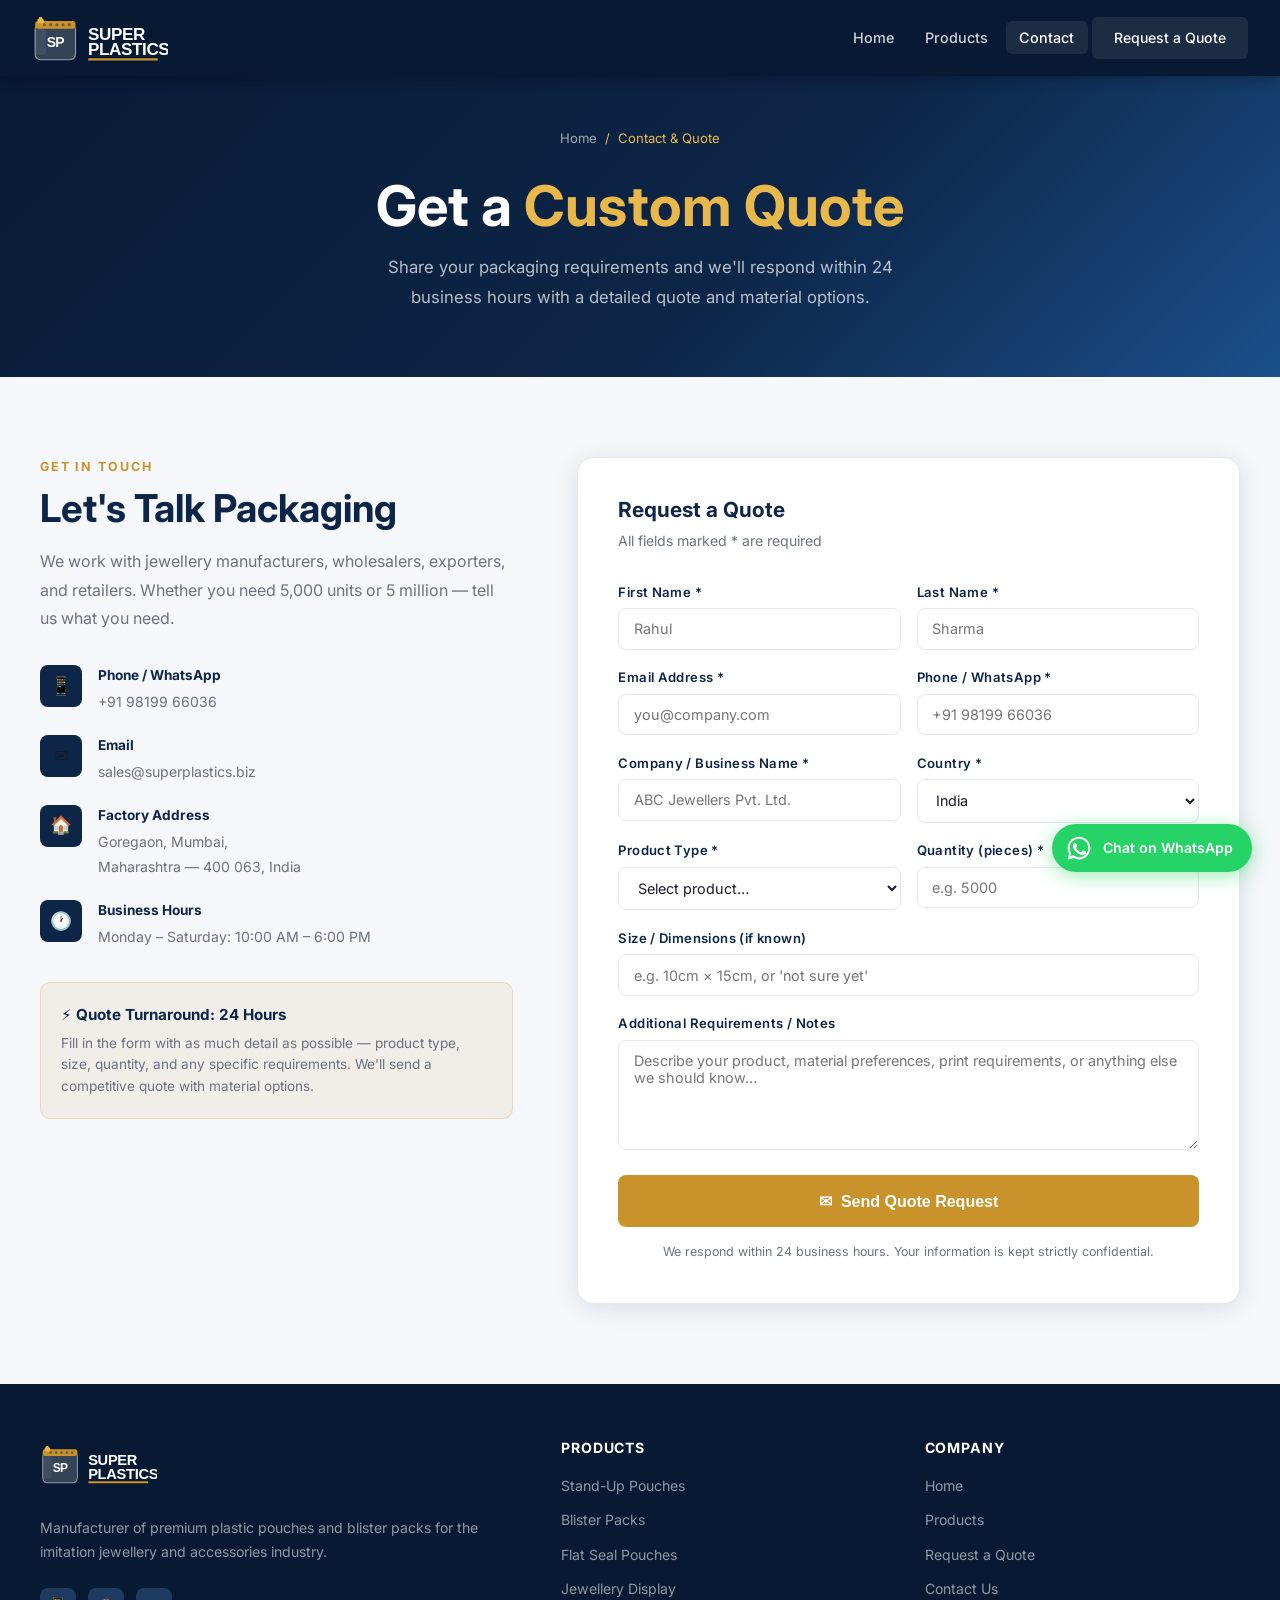
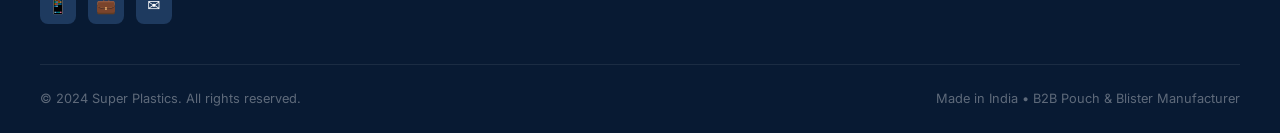
==== commit 92797bba: "add new details" ====
--- a/contact.html
+++ b/contact.html
@@ -13,7 +13,7 @@
 <body>
 
   <!-- ======= NAVBAR ======= -->
-  <nav class="navbar">
+  <nav class="navbar" aria-label="Main navigation">
     <a href="index.html" class="navbar-brand">
       <img src="static/logo-light.svg" alt="Super Plastics" class="navbar-logo-svg" />
     </a>
@@ -30,7 +30,7 @@
 
   <!-- ======= PAGE HERO ======= -->
   <section class="page-hero">
-    <nav class="breadcrumb">
+    <nav class="breadcrumb" aria-label="Breadcrumb">
       <a href="index.html">Home</a>
       <span>/</span>
       <span>Contact &amp; Quote</span>
@@ -54,7 +54,7 @@
             <div class="contact-detail-icon">&#128241;</div>
             <div class="contact-detail-text">
               <strong>Phone / WhatsApp</strong>
-              <span>+91 84199 80735</span>
+              <span>+91 98199 66036</span>
             </div>
           </div>
 
@@ -70,7 +70,7 @@
             <div class="contact-detail-icon">&#127968;</div>
             <div class="contact-detail-text">
               <strong>Factory Address</strong>
-              <span>Plot No. XX, Industrial Area,<br/>City, State — 000 000</span>
+              <span>Goregaon, Mumbai,<br/>Maharashtra — 400 063, India</span>
             </div>
           </div>
 
@@ -95,56 +95,77 @@
             <h3>Request a Quote</h3>
             <p class="form-subtitle">All fields marked * are required</p>
 
-            <form id="quoteForm" novalidate>
+            <form id="quoteForm">
               <div class="form-row">
                 <div class="form-group">
                   <label for="firstName">First Name *</label>
-                  <input type="text" id="firstName" name="firstName" placeholder="Rahul" required />
+                  <input type="text" id="firstName" name="firstName" placeholder="Rahul" />
+                  <span class="field-error" id="err-firstName"></span>
                 </div>
                 <div class="form-group">
                   <label for="lastName">Last Name *</label>
-                  <input type="text" id="lastName" name="lastName" placeholder="Sharma" required />
+                  <input type="text" id="lastName" name="lastName" placeholder="Sharma" />
+                  <span class="field-error" id="err-lastName"></span>
                 </div>
               </div>
 
               <div class="form-row">
                 <div class="form-group">
                   <label for="email">Email Address *</label>
-                  <input type="email" id="email" name="email" placeholder="you@company.com" required />
+                  <input type="email" id="email" name="email" placeholder="you@company.com" />
+                  <span class="field-error" id="err-email"></span>
                 </div>
                 <div class="form-group">
                   <label for="phone">Phone / WhatsApp *</label>
-                  <input type="tel" id="phone" name="phone" placeholder="+91 98000 00000" required />
-                </div>
-              </div>
-
-              <div class="form-group">
-                <label for="company">Company / Business Name *</label>
-                <input type="text" id="company" name="company" placeholder="ABC Jewellers Pvt. Ltd." required />
+                  <input type="tel" id="phone" name="phone" placeholder="+91 98199 66036" />
+                  <span class="field-error" id="err-phone"></span>
+                </div>
+              </div>
+
+              <div class="form-row">
+                <div class="form-group">
+                  <label for="company">Company / Business Name *</label>
+                  <input type="text" id="company" name="company" placeholder="ABC Jewellers Pvt. Ltd." />
+                  <span class="field-error" id="err-company"></span>
+                </div>
+                <div class="form-group">
+                  <label for="country">Country *</label>
+                  <select id="country" name="country">
+                    <option value="India" selected>India</option>
+                    <option value="Bangladesh">Bangladesh</option>
+                    <option value="Nepal">Nepal</option>
+                    <option value="Sri Lanka">Sri Lanka</option>
+                    <option value="Pakistan">Pakistan</option>
+                    <option value="UAE">UAE</option>
+                    <option value="Saudi Arabia">Saudi Arabia</option>
+                    <option value="USA">USA</option>
+                    <option value="UK">UK</option>
+                    <option value="Australia">Australia</option>
+                    <option value="Canada">Canada</option>
+                    <option value="Other">Other</option>
+                  </select>
+                </div>
               </div>
 
               <div class="form-row">
                 <div class="form-group">
                   <label for="productType">Product Type *</label>
-                  <select id="productType" name="productType" required>
+                  <select id="productType" name="productType">
                     <option value="" disabled selected>Select product…</option>
-                    <option value="jewellery-standup">Jewellery Stand-Up Pouch</option>
-                    <option value="jewellery-blister">Jewellery Display Blister Pack</option>
-                    <option value="standup-general">Stand-Up Pouch (General)</option>
-                    <option value="flat-pouch">Flat / Pillow Pouch</option>
-                    <option value="clamshell">Clamshell Blister Pack</option>
-                    <option value="custom">Custom / Other</option>
+                    <option value="Jewellery Stand-Up Pouch">Jewellery Stand-Up Pouch</option>
+                    <option value="Jewellery Display Blister Pack">Jewellery Display Blister Pack</option>
+                    <option value="Stand-Up Pouch (General)">Stand-Up Pouch (General)</option>
+                    <option value="Flat / Pillow Pouch">Flat / Pillow Pouch</option>
+                    <option value="Clamshell Blister Pack">Clamshell Blister Pack</option>
+                    <option value="Mobile Cover Pouch">Mobile Cover Pouch</option>
+                    <option value="Custom / Other">Custom / Other</option>
                   </select>
-                </div>
-                <div class="form-group">
-                  <label for="quantity">Estimated Quantity *</label>
-                  <select id="quantity" name="quantity" required>
-                    <option value="" disabled selected>Select range…</option>
-                    <option value="2000-10000">2,000 – 10,000 pieces</option>
-                    <option value="10000-50000">10,000 – 50,000 pieces</option>
-                    <option value="50000-200000">50,000 – 2,00,000 pieces</option>
-                    <option value="200000+">2,00,000+ pieces</option>
-                  </select>
+                  <span class="field-error" id="err-productType"></span>
+                </div>
+                <div class="form-group">
+                  <label for="quantity">Quantity (pieces) *</label>
+                  <input type="number" id="quantity" name="quantity" placeholder="e.g. 5000" min="1" />
+                  <span class="field-error" id="err-quantity"></span>
                 </div>
               </div>
 
@@ -158,7 +179,9 @@
                 <textarea id="message" name="message" placeholder="Describe your product, material preferences, print requirements, or anything else we should know…"></textarea>
               </div>
 
-              <button type="submit" class="btn btn-primary" style="width:100%; justify-content:center; padding:0.9rem; font-size:1rem;">
+              <div id="formError" class="form-error-banner" style="display:none;"></div>
+
+              <button type="submit" id="submitBtn" class="btn btn-primary" style="width:100%; justify-content:center; padding:0.9rem; font-size:1rem;">
                 &#9993;&nbsp; Send Quote Request
               </button>
 
@@ -172,7 +195,7 @@
               <div class="success-icon">&#10003;</div>
               <h4>Quote Request Received!</h4>
               <p>Thank you. We'll review your requirements and get back to you within <strong>24 business hours</strong> with a detailed quote.</p>
-              <p style="margin-top:0.75rem; font-size:0.85rem;">In the meantime, feel free to call or WhatsApp us at <strong>+91 84199 80735</strong></p>
+              <p style="margin-top:0.75rem; font-size:0.85rem;">In the meantime, feel free to call or WhatsApp us at <strong>+91 98199 66036</strong></p>
             </div>
           </div>
         </div>
@@ -223,7 +246,7 @@
   </footer>
 
   <!-- WhatsApp Float -->
-  <a href="https://wa.me/918419980735?text=Hello%2C%20I%20am%20interested%20in%20your%20packaging%20products.%20Please%20share%20details." class="whatsapp-float" target="_blank" rel="noopener">
+  <a href="https://wa.me/919819966036?text=Hello%2C%20I%20am%20interested%20in%20your%20packaging%20products.%20Please%20share%20details." class="whatsapp-float" target="_blank" rel="noopener">
     <svg viewBox="0 0 32 32" fill="none" xmlns="http://www.w3.org/2000/svg">
       <path d="M16 2C8.268 2 2 8.268 2 16c0 2.468.67 4.78 1.836 6.77L2 30l7.436-1.814A13.94 13.94 0 0016 30c7.732 0 14-6.268 14-14S23.732 2 16 2z" fill="#fff"/>
       <path d="M16 4.5C9.649 4.5 4.5 9.649 4.5 16c0 2.163.584 4.19 1.603 5.927l.24.41-1.018 3.716 3.82-.999.396.234A11.47 11.47 0 0016 27.5c6.351 0 11.5-5.149 11.5-11.5S22.351 4.5 16 4.5z" fill="#25D366"/>
--- a/assets/css/style.css
+++ b/assets/css/style.css
@@ -628,6 +628,22 @@
 }
 .form-group textarea { resize: vertical; min-height: 110px; }
 
+.field-error {
+  display: none;
+  color: #c53030;
+  font-size: 0.78rem;
+  margin-top: 0.25rem;
+}
+.form-error-banner {
+  background: #fff5f5;
+  border: 1.5px solid #fc8181;
+  color: #c53030;
+  border-radius: var(--radius);
+  padding: 0.75rem 1rem;
+  font-size: 0.88rem;
+  font-weight: 500;
+  margin-bottom: 1rem;
+}
 .form-success {
   display: none;
   text-align: center;
@@ -1141,49 +1157,135 @@
 }
 
 /* =============================================
-   RESPONSIVE
+   RESPONSIVE — TABLET (max 900px)
    ============================================= */
 @media (max-width: 900px) {
-  .hero-content {
-    grid-template-columns: 1fr;
-    text-align: center;
-    gap: 2.5rem;
-  }
+  /* Old hero */
+  .hero-content { grid-template-columns: 1fr; text-align: center; gap: 2.5rem; }
   .hero-desc { max-width: 100%; }
   .hero-actions { justify-content: center; }
   .hero-visual { max-width: 420px; margin: 0 auto; }
-  .stats-bar-inner { grid-template-columns: repeat(2, 1fr); }
-  .contact-grid { grid-template-columns: 1fr; gap: 2.5rem; }
-  .footer-grid { grid-template-columns: 1fr 1fr; }
-  .simple-hero-inner { grid-template-columns: 1fr; }
-  .simple-hero { text-align: center; }
+
+  /* Simple hero */
+  .simple-hero-inner { grid-template-columns: 1fr; gap: 2rem; }
+  .simple-hero { text-align: center; padding: 6rem 1.5rem 3rem; }
+  .simple-hero-img { max-width: 480px; margin: 0 auto; }
+  .hero-product-img { max-height: 260px; }
   .contact-quick { justify-content: center; }
+  .hero-badges { justify-content: center; }
+  .hero-actions { justify-content: center; }
+
+  /* Stats */
+  .stats-bar-inner { grid-template-columns: repeat(2, 1fr); gap: 1.5rem; }
+
+  /* Products */
   .product-detail-card { grid-template-columns: 1fr; gap: 1.5rem; }
+  .product-showcase { grid-template-columns: repeat(2, 1fr); }
+
+  /* Contact */
+  .contact-grid { grid-template-columns: 1fr; gap: 2rem; }
   .contact-strip-inner { flex-direction: column; text-align: center; }
   .contact-strip-actions { justify-content: center; }
-}
-
+
+  /* Footer */
+  .footer-grid { grid-template-columns: 1fr 1fr; gap: 2rem; }
+
+  /* Steps */
+  .steps-grid { grid-template-columns: repeat(2, 1fr); }
+}
+
+/* =============================================
+   RESPONSIVE — MOBILE (max 600px)
+   ============================================= */
 @media (max-width: 600px) {
-  .navbar { padding: 0 1.25rem; }
+  /* Navbar */
+  .navbar { padding: 0 1rem; height: 64px; }
+  .navbar-logo-svg { height: 44px; }
   .nav-links { display: none; }
   .nav-links.open {
     display: flex;
     flex-direction: column;
     position: absolute;
-    top: 76px;
+    top: 64px;
     left: 0; right: 0;
     background: var(--navy-dark);
-    padding: 1rem 1.5rem 1.5rem;
-    gap: 0.25rem;
+    padding: 0.75rem 1rem 1.25rem;
+    gap: 0.1rem;
     border-top: 1px solid rgba(255,255,255,0.08);
+    box-shadow: 0 8px 24px rgba(0,0,0,0.3);
+    z-index: 999;
   }
-  .nav-links.open a { padding: 0.65rem 0.75rem; }
+  .nav-links.open li { width: 100%; }
+  .nav-links.open a { display: block; padding: 0.75rem 1rem; border-radius: 6px; font-size: 0.95rem; }
+  .nav-links.open .btn { margin-top: 0.5rem; text-align: center; justify-content: center; }
   .hamburger { display: flex; }
+
+  /* Hero */
+  .simple-hero { padding: 5.5rem 1rem 2.5rem; text-align: center; }
+  .simple-hero-inner { gap: 1.75rem; }
+  .simple-hero-text h1 { font-size: 1.75rem; }
+  .simple-hero-desc { font-size: 0.95rem; }
+  .hero-badges { justify-content: center; gap: 0.4rem; }
+  .hero-tag { font-size: 0.72rem; padding: 0.35rem 0.7rem; }
+  .hero-actions { flex-direction: column; align-items: center; gap: 0.75rem; }
+  .hero-actions .btn { width: 100%; justify-content: center; }
+  .contact-quick { flex-direction: column; align-items: center; gap: 0.6rem; }
+  .simple-hero-img { display: none; } /* hide on small phones — saves space */
+
+  /* Page hero */
+  .page-hero { padding: 5.5rem 1rem 2.5rem; }
+  .page-hero h1 { font-size: 1.6rem; }
+
+  /* Stats */
+  .stats-bar { padding: 1.5rem 1rem; }
+  .stats-bar-inner { grid-template-columns: repeat(2, 1fr); gap: 1rem; }
+  .stat-number { font-size: 1.7rem; }
+  .stat-label { font-size: 0.72rem; }
+
+  /* Sections */
+  .section { padding: 2.5rem 1rem; }
+  .section-header { margin-bottom: 2rem; }
+
+  /* Products showcase */
+  .product-showcase { grid-template-columns: 1fr; }
+  .showcase-card .showcase-img { height: 180px; }
+
+  /* Product detail */
+  .product-detail-card { gap: 1rem; }
+  .product-main-img { height: 220px; }
+  .photo-thumb-row { grid-template-columns: repeat(3, 1fr); gap: 0.4rem; }
+  .product-thumb-img { height: 65px; }
+  .product-detail-info h2 { font-size: 1.3rem; }
+  .spec-table { font-size: 0.82rem; }
+  .spec-table th, .spec-table td { padding: 0.5rem 0.6rem; }
+
+  /* Steps */
+  .steps-grid { grid-template-columns: 1fr; gap: 1rem; }
+  .step-card { padding: 1.25rem; }
+
+  /* Contact strip */
+  .contact-strip { padding: 1.5rem 1rem; }
+  .contact-strip-inner { gap: 1rem; }
+  .contact-strip-actions { flex-direction: column; width: 100%; }
+  .contact-strip-actions .btn { width: 100%; justify-content: center; }
+
+  /* Contact form */
   .form-row { grid-template-columns: 1fr; }
-  .stats-bar-inner { grid-template-columns: repeat(2, 1fr); }
-  .footer-grid { grid-template-columns: 1fr; gap: 2rem; }
-  .footer-bottom { flex-direction: column; text-align: center; }
-  .section { padding: 3.5rem 1.25rem; }
-  .photo-thumb-row { grid-template-columns: repeat(3, 1fr); }
-  .simple-hero { padding: 6rem 1.25rem 3rem; }
-}
+  .quote-form { padding: 1.5rem 1rem; }
+
+  /* Industries */
+  .industries-grid { grid-template-columns: repeat(2, 1fr); }
+
+  /* Why us */
+  .why-us-grid { grid-template-columns: 1fr; gap: 1.25rem; }
+
+  /* CTA banner */
+  .cta-banner { padding: 3rem 1rem; }
+  .cta-banner-actions { flex-direction: column; align-items: center; }
+  .cta-banner-actions .btn { width: 100%; justify-content: center; }
+
+  /* Footer */
+  .footer { padding: 2.5rem 1rem 1.25rem; }
+  .footer-grid { grid-template-columns: 1fr; gap: 1.75rem; }
+  .footer-bottom { flex-direction: column; text-align: center; gap: 0.35rem; }
+}
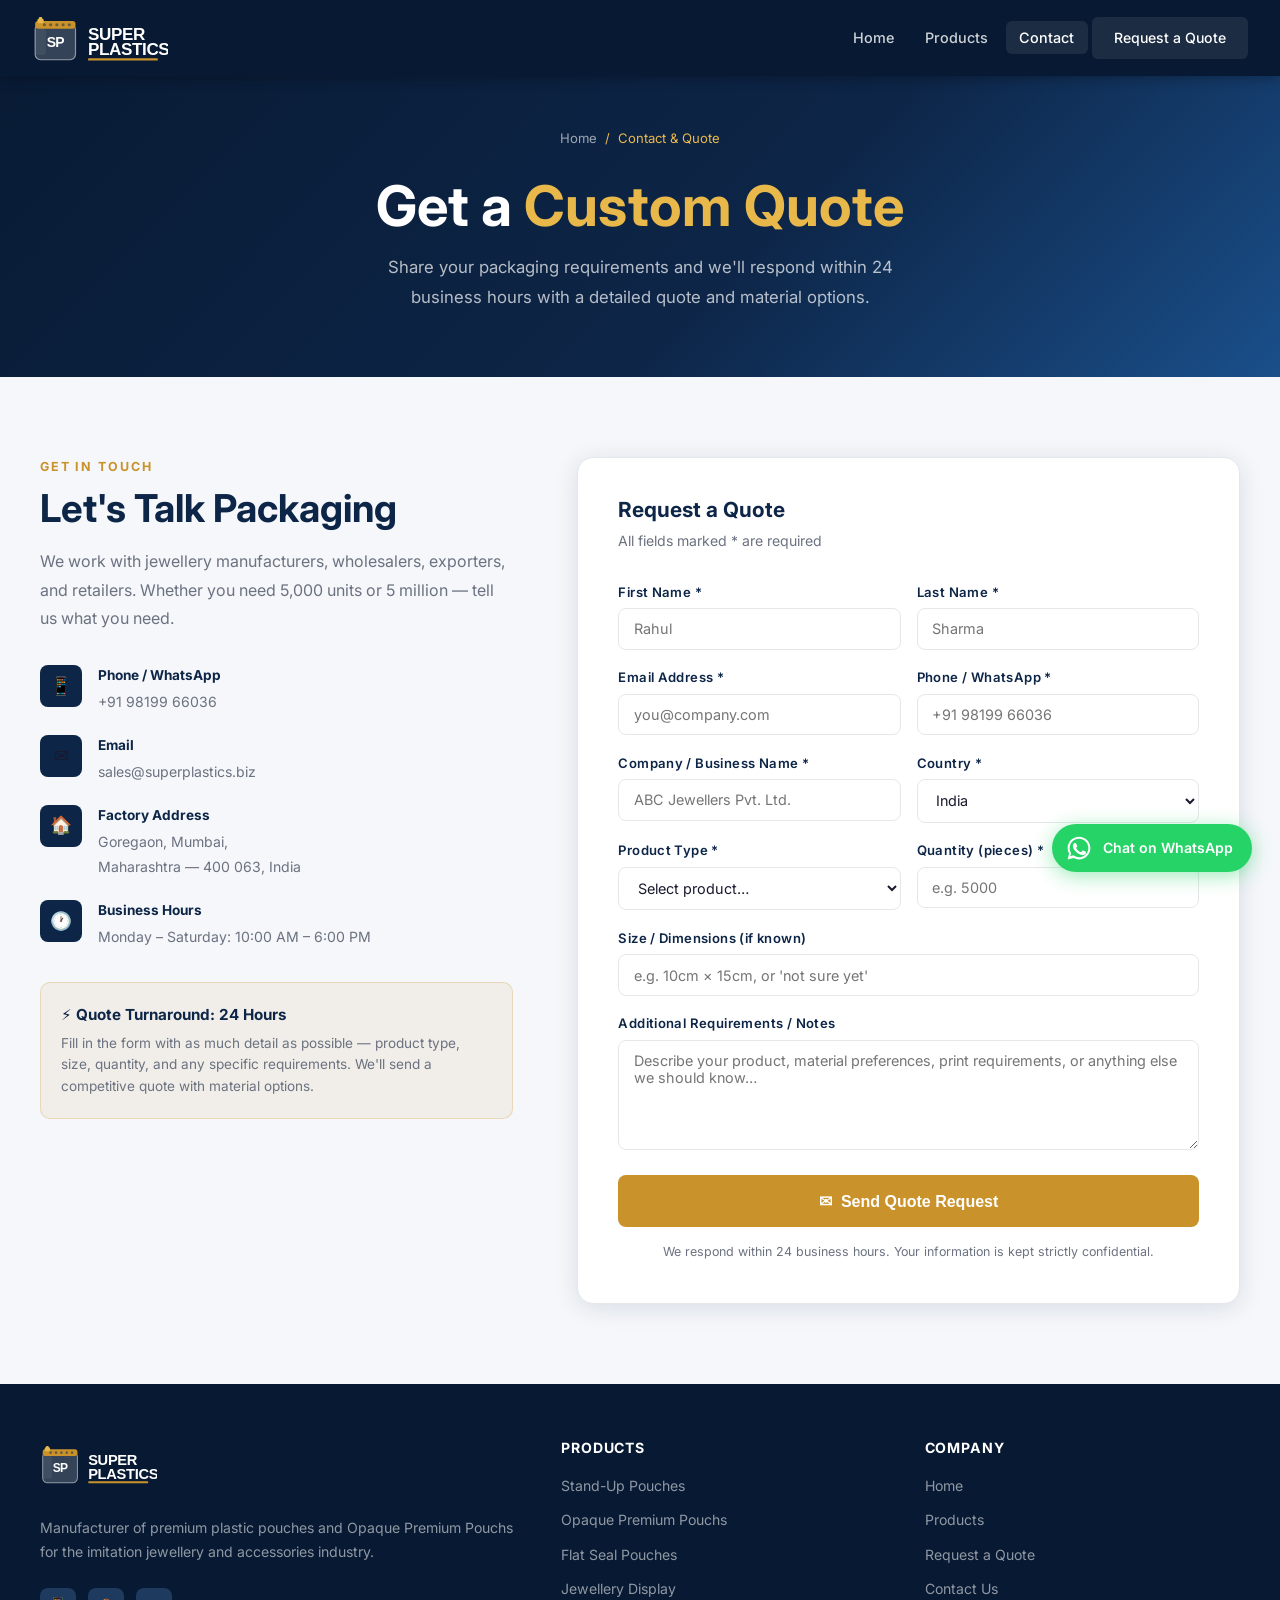
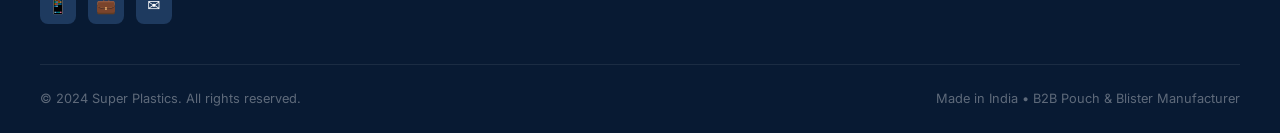
==== commit 7fa00d86: "fix details" ====
--- a/contact.html
+++ b/contact.html
@@ -153,10 +153,10 @@
                   <select id="productType" name="productType">
                     <option value="" disabled selected>Select product…</option>
                     <option value="Jewellery Stand-Up Pouch">Jewellery Stand-Up Pouch</option>
-                    <option value="Jewellery Display Blister Pack">Jewellery Display Blister Pack</option>
+                    <option value="Jewellery Display Opaque Premium Pouch">Jewellery Display Opaque Premium Pouch</option>
                     <option value="Stand-Up Pouch (General)">Stand-Up Pouch (General)</option>
                     <option value="Flat / Pillow Pouch">Flat / Pillow Pouch</option>
-                    <option value="Clamshell Blister Pack">Clamshell Blister Pack</option>
+                    <option value="Clamshell Opaque Premium Pouch">Clamshell Opaque Premium Pouch</option>
                     <option value="Mobile Cover Pouch">Mobile Cover Pouch</option>
                     <option value="Custom / Other">Custom / Other</option>
                   </select>
@@ -212,7 +212,7 @@
           <a href="index.html" style="display:inline-flex; margin-bottom:0.75rem;">
             <img src="static/logo-light.svg" alt="Super Plastics" style="height:48px;" />
           </a>
-          <p>Manufacturer of premium plastic pouches and blister packs for the imitation jewellery and accessories industry.</p>
+          <p>Manufacturer of premium plastic pouches and Opaque Premium Pouchs for the imitation jewellery and accessories industry.</p>
           <div class="footer-social">
             <a href="#" title="WhatsApp">&#128241;</a>
             <a href="#" title="LinkedIn">&#128188;</a>
@@ -223,7 +223,7 @@
           <h4>Products</h4>
           <ul>
             <li><a href="products.html">Stand-Up Pouches</a></li>
-            <li><a href="products.html">Blister Packs</a></li>
+            <li><a href="products.html">Opaque Premium Pouchs</a></li>
             <li><a href="products.html">Flat Seal Pouches</a></li>
             <li><a href="products.html">Jewellery Display</a></li>
           </ul>
--- a/assets/css/style.css
+++ b/assets/css/style.css
@@ -343,8 +343,13 @@
    ============================================= */
 .products-grid {
   display: grid;
-  grid-template-columns: repeat(auto-fit, minmax(280px, 1fr));
+  grid-template-columns: repeat(2, minmax(0, 1fr));
   gap: 1.75rem;
+}
+@media (max-width: 820px) {
+  .products-grid {
+    grid-template-columns: 1fr;
+  }
 }
 .product-card {
   background: var(--white);
@@ -381,6 +386,11 @@
   flex: 1;
   display: flex;
   flex-direction: column;
+}
+.product-card-img img {
+  width: 100%;
+  height: 100%;
+  object-fit: cover;
 }
 .product-card-tag {
   display: inline-block;
